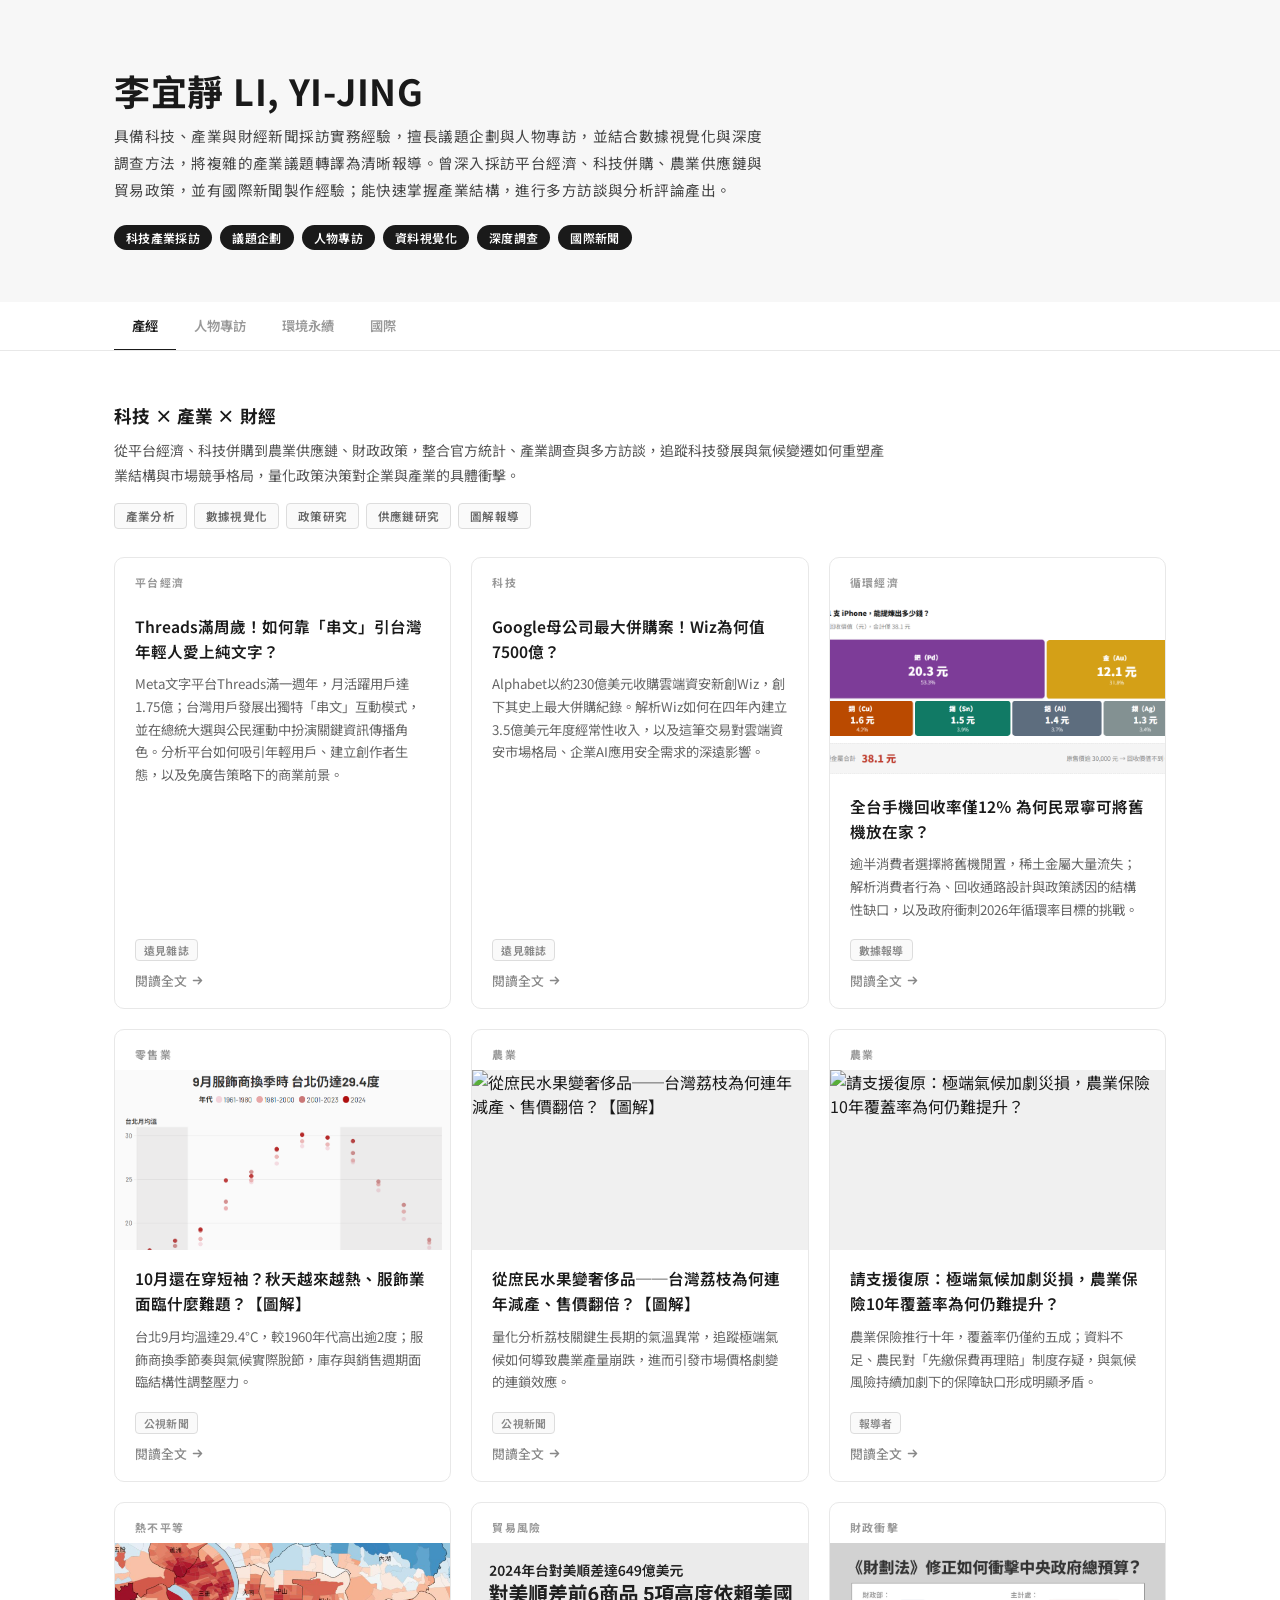
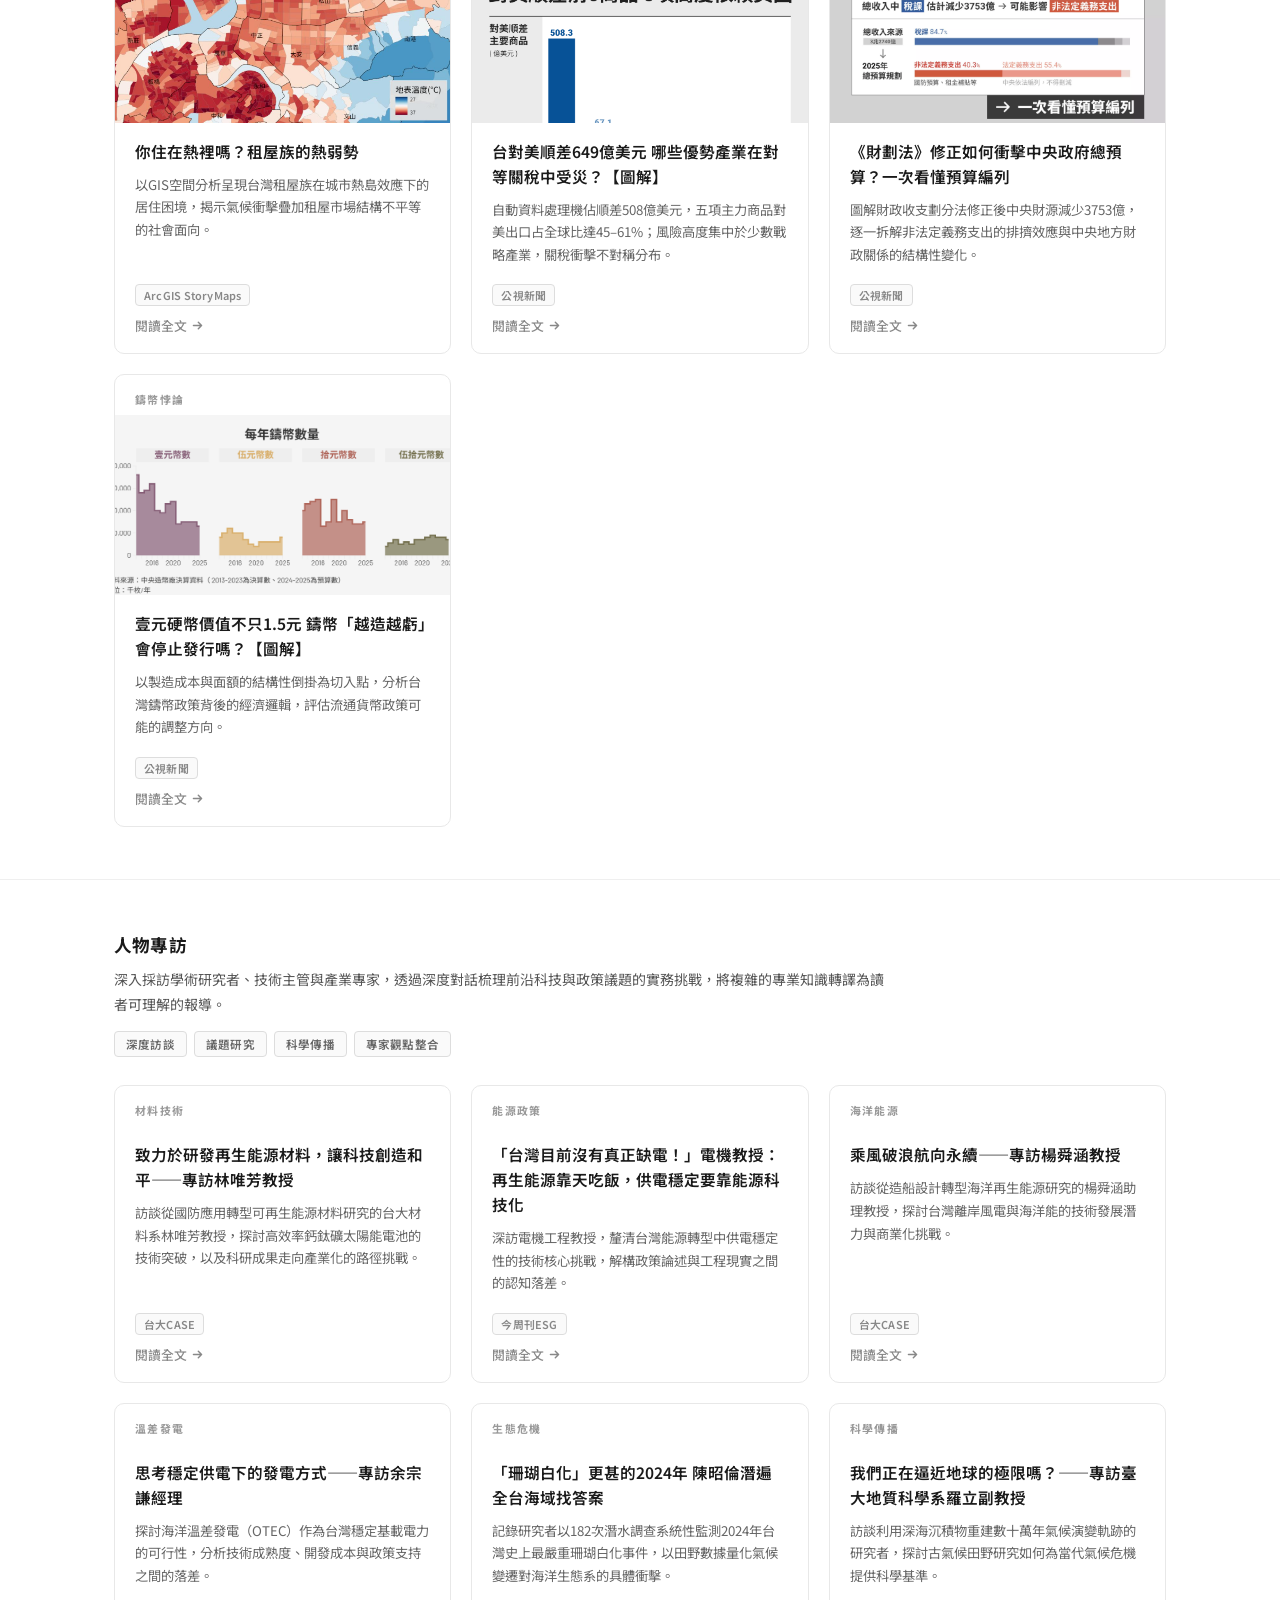
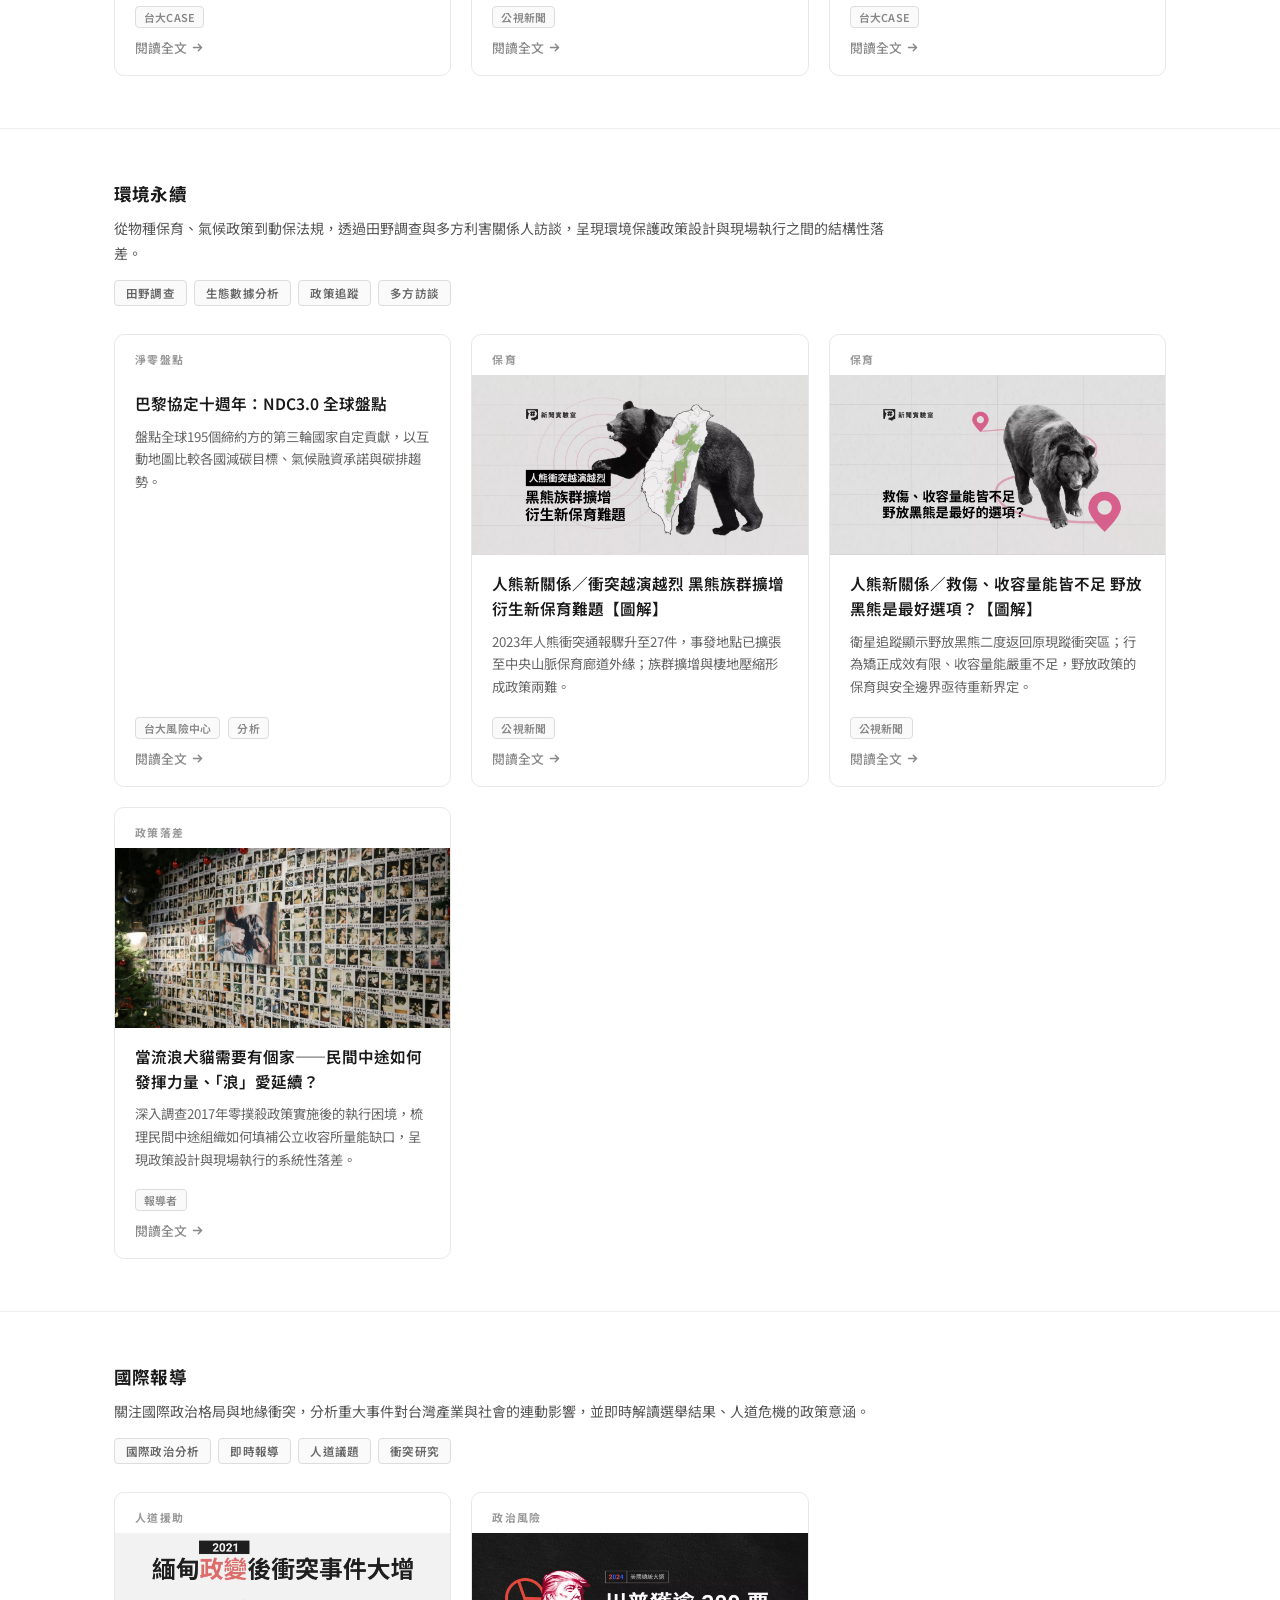
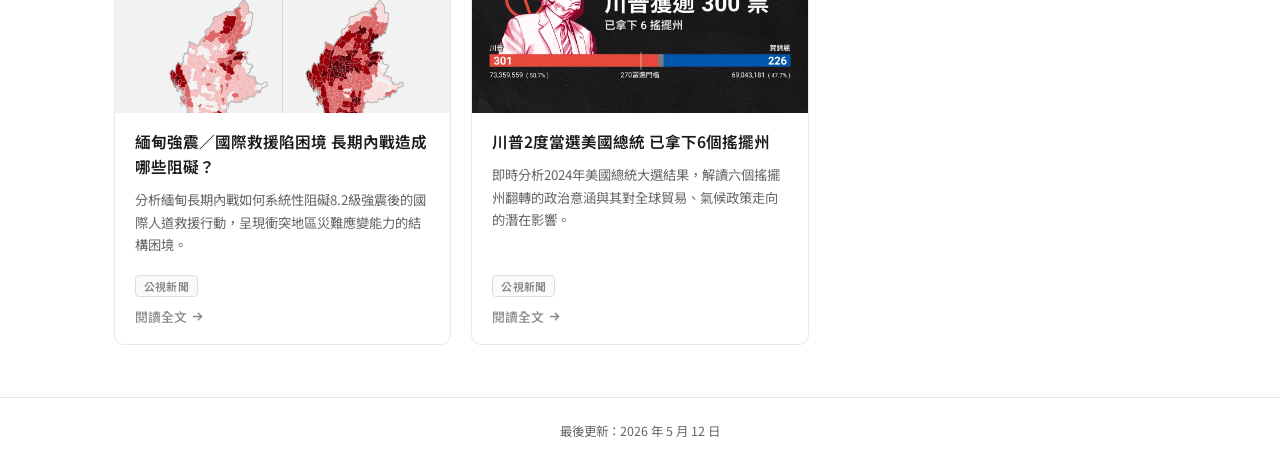
==== tech.html @ e209fb39 "Add tech.html: science & tech industry portfolio page for job application New page targets tech indu" ====
<!DOCTYPE html>
<html lang="zh-Hant">
<head>
  <meta charset="UTF-8" />
  <meta name="viewport" content="width=device-width, initial-scale=1.0" />
  <title>李宜靜｜科技產業線採訪作品集</title>
  <link rel="preconnect" href="https://fonts.googleapis.com" />
  <link rel="preconnect" href="https://fonts.gstatic.com" crossorigin />
  <link href="https://fonts.googleapis.com/css2?family=Noto+Sans+TC:wght@400;500;600;700&display=swap" rel="stylesheet" />
  <link rel="stylesheet" href="css/style.css" />
  <link rel="stylesheet" href="css/consulting.css" />
</head>
<body>

  <!-- ── Hero ── -->
  <header class="hero">
    <div class="hero-inner">
      <div>
        <h1>李宜靜 <span class="hero-name-en">LI, YI-JING</span></h1>
        <p class="hero-bio">具備科技、產業與財經新聞採訪實務經驗，擅長議題企劃與人物專訪，並結合數據視覺化與深度調查方法，將複雜的產業議題轉譯為清晰報導。曾深入採訪平台經濟、科技併購、農業供應鏈與貿易政策，並有國際新聞製作經驗；能快速掌握產業結構，進行多方訪談與分析評論產出。</p>
        <div class="hero-chips">
          <span class="chip">科技產業採訪</span>
          <span class="chip">議題企劃</span>
          <span class="chip">人物專訪</span>
          <span class="chip">資料視覺化</span>
          <span class="chip">深度調查</span>
          <span class="chip">國際新聞</span>
        </div>
      </div>
    </div>
  </header>

  <!-- ── Sticky section nav ── -->
  <nav class="section-nav" aria-label="快速導覽">
    <div class="section-nav-inner">
      <a href="#econ">產經</a>
      <a href="#interview">人物專訪</a>
      <a href="#env">環境永續</a>
      <a href="#intl">國際</a>
    </div>
  </nav>

  <!-- ── Content ── -->
  <main id="main-content"></main>

  <footer>
    <p>最後更新：2026 年 5 月 12 日</p>
  </footer>

  <script src="js/tech.js"></script>
</body>
</html>
---- css/style.css ----
:root {
  --bg: #ffffff;
  --text: #1a1a1a;
  --text-secondary: #666666;
  --border: #e8e8e8;
  --tab-active: #1a1a1a;
  --tab-inactive: #888888;

  --tag-env: #2e7d32;
  --tag-env-bg: #e8f5e9;
  --tag-interview: #1565c0;
  --tag-interview-bg: #e3f2fd;
  --tag-policy: #c62828;
  --tag-policy-bg: #fce4ec;
  --tag-econ: #e65100;
  --tag-econ-bg: #fff8e1;
  --tag-intl: #6a1b9a;
  --tag-intl-bg: #f3e5f5;
}

*, *::before, *::after {
  box-sizing: border-box;
  margin: 0;
  padding: 0;
}

html {
  font-size: 16px;
  -webkit-font-smoothing: antialiased;
}

body {
  font-family: 'Noto Sans TC', sans-serif;
  background: var(--bg);
  color: var(--text);
  min-height: 100vh;
}

/* ── Header ── */
header {
  padding: 56px 0 40px;
  text-align: center;
  border-bottom: 1px solid var(--border);
}

header h1 {
  font-size: 2rem;
  font-weight: 700;
  letter-spacing: 0.05em;
}

header p {
  margin-top: 8px;
  font-size: 0.9rem;
  color: var(--text-secondary);
  letter-spacing: 0.03em;
}

/* ── Nav ── */
nav {
  position: sticky;
  top: 0;
  z-index: 10;
  background: var(--bg);
  border-bottom: 1px solid var(--border);
}

.nav-inner {
  max-width: 1100px;
  margin: 0 auto;
  padding: 0 24px;
  display: flex;
  gap: 0;
  overflow-x: auto;
  scrollbar-width: none;
}

.nav-inner::-webkit-scrollbar {
  display: none;
}

.tab {
  flex-shrink: 0;
  padding: 16px 20px;
  font-size: 0.875rem;
  font-weight: 500;
  color: var(--tab-inactive);
  cursor: pointer;
  border: none;
  background: none;
  border-bottom: 2px solid transparent;
  transition: color 0.2s, border-color 0.2s;
  letter-spacing: 0.02em;
  font-family: inherit;
}

.tab:hover {
  color: var(--tab-active);
}

.tab.active {
  color: var(--tab-active);
  border-bottom-color: var(--tab-active);
}

/* ── Main ── */
main {
  max-width: 1100px;
  margin: 0 auto;
  padding: 40px 24px 80px;
}

.section-label {
  font-size: 0.75rem;
  font-weight: 600;
  letter-spacing: 0.1em;
  text-transform: uppercase;
  color: var(--text-secondary);
  margin-bottom: 20px;
}

/* ── Grid ── */
.grid {
  display: grid;
  grid-template-columns: repeat(auto-fill, minmax(320px, 1fr));
  gap: 20px;
  animation: fadeIn 0.25s ease;
}

@keyframes fadeIn {
  from { opacity: 0; transform: translateY(8px); }
  to   { opacity: 1; transform: translateY(0); }
}

/* ── Card ── */
.card {
  display: flex;
  flex-direction: column;
  justify-content: space-between;
  border: 1px solid var(--border);
  border-radius: 10px;
  padding: 24px;
  text-decoration: none;
  color: inherit;
  transition: box-shadow 0.2s, transform 0.2s;
  background: var(--bg);
}

.card:hover {
  box-shadow: 0 6px 24px rgba(0, 0, 0, 0.08);
  transform: translateY(-3px);
}

.card-top {
  flex: 1;
}

.card-tag {
  display: inline-block;
  font-size: 0.72rem;
  font-weight: 600;
  letter-spacing: 0.05em;
  padding: 3px 10px;
  border-radius: 20px;
  margin-bottom: 14px;
}

.tag-env       { color: var(--tag-env);      background: var(--tag-env-bg); }
.tag-interview { color: var(--tag-interview); background: var(--tag-interview-bg); }
.tag-policy    { color: var(--tag-policy);   background: var(--tag-policy-bg); }
.tag-econ      { color: var(--tag-econ);     background: var(--tag-econ-bg); }
.tag-intl      { color: var(--tag-intl);     background: var(--tag-intl-bg); }

.card h2 {
  font-size: 0.975rem;
  font-weight: 600;
  line-height: 1.6;
  color: var(--text);
}

.card-link {
  margin-top: 20px;
  font-size: 0.8rem;
  font-weight: 500;
  color: var(--text-secondary);
  display: flex;
  align-items: center;
  gap: 4px;
  transition: color 0.15s;
}

.card:hover .card-link {
  color: var(--text);
}

.card-link svg {
  width: 13px;
  height: 13px;
}

/* ── Count badge ── */
.count {
  font-size: 0.75rem;
  color: var(--text-secondary);
  margin-left: 4px;
}

/* ── Footer ── */
footer {
  text-align: center;
  padding: 24px;
  font-size: 0.78rem;
  color: var(--text-secondary);
  border-top: 1px solid var(--border);
}

/* ── RWD ── */
@media (max-width: 768px) {
  header { padding: 36px 0 28px; }
  header h1 { font-size: 1.5rem; }
  .grid { grid-template-columns: 1fr; }
  .tab { padding: 14px 14px; font-size: 0.82rem; }
  main { padding: 28px 16px 60px; }
}
---- css/consulting.css ----
/* ── Smooth scroll ── */
html {
  scroll-behavior: smooth;
}

/* ── Hero overrides ── */
header.hero {
  padding: 64px 0 52px;
  text-align: left;
  border-bottom: none;
  background: #f7f7f7;
}

.hero-inner {
  max-width: 1100px;
  margin: 0 auto;
  padding: 0 24px;
}

header.hero h1 {
  font-size: 2.25rem;
  font-weight: 700;
  letter-spacing: 0.02em;
  margin-bottom: 6px;
  color: #1a1a1a;
}

.hero-title {
  font-size: 0.875rem;
  color: #888;
  font-weight: 500;
  letter-spacing: 0.06em;
  margin-bottom: 18px;
  margin-top: 0;
}

.hero-bio {
  font-size: 0.915rem;
  line-height: 1.85;
  color: #444;
  max-width: 660px;
  margin-bottom: 22px;
  margin-top: 0;
}

.hero-chips {
  display: flex;
  flex-wrap: wrap;
  gap: 8px;
}

.chip {
  font-size: 0.75rem;
  font-weight: 600;
  padding: 4px 12px;
  border-radius: 20px;
  background: #1a1a1a;
  color: #fff;
  letter-spacing: 0.03em;
}

/* ── Sticky section nav ── */
.section-nav {
  position: sticky;
  top: 0;
  z-index: 100;
  background: #fff;
  border-bottom: 1px solid #e8e8e8;
}

.section-nav-inner {
  max-width: 1100px;
  margin: 0 auto;
  padding: 0 24px;
  display: flex;
  overflow-x: auto;
  -webkit-overflow-scrolling: touch;
  scrollbar-width: none;
}

.section-nav-inner::-webkit-scrollbar {
  display: none;
}

.section-nav a {
  display: block;
  padding: 14px 18px;
  font-size: 0.83rem;
  font-weight: 600;
  color: #999;
  text-decoration: none;
  white-space: nowrap;
  border-bottom: 2px solid transparent;
  margin-bottom: -1px;
  transition: color 0.15s, border-color 0.15s;
}

.section-nav a:hover,
.section-nav a.active {
  color: #1a1a1a;
  border-bottom-color: #1a1a1a;
}

/* ── Main content reset ── */
main#main-content {
  max-width: 100%;
  padding: 0;
}

/* ── Category sections ── */
.cat-section {
  padding: 52px 0 0;
  border-bottom: 1px solid #efefef;
  scroll-margin-top: 50px;
}

.cat-section:last-child {
  border-bottom: none;
}

.cat-section-header {
  max-width: 1100px;
  margin: 0 auto;
  padding: 0 24px 28px;
}

.cat-section-title {
  font-size: 1.1rem;
  font-weight: 700;
  letter-spacing: 0.01em;
  margin-bottom: 10px;
  color: #1a1a1a;
}

.cat-desc-text {
  font-size: 0.875rem;
  line-height: 1.8;
  color: #555;
  margin-bottom: 14px;
  max-width: 780px;
}

.cat-desc-methods {
  display: flex;
  flex-wrap: wrap;
  gap: 7px;
}

.cat-method-tag {
  font-size: 0.72rem;
  font-weight: 600;
  padding: 4px 11px;
  border-radius: 4px;
  border: 1px solid #ddd;
  color: #666;
  background: #fafafa;
  letter-spacing: 0.02em;
}

/* ── Section grid wrapper ── */
.cat-section .grid {
  max-width: 1100px;
  margin: 0 auto;
  padding: 0 24px 52px;
}

/* ── Card overrides ── */
.card {
  padding: 0;
  overflow: hidden;
  justify-content: flex-start;
}

/* ── Keyword label (no background) ── */
.card-kw-band {
  padding: 16px 20px 8px;
  font-size: 0.68rem;
  font-weight: 700;
  color: #999;
  background: none;
  letter-spacing: 0.12em;
  text-transform: uppercase;
}

/* ── Card image ── */
.card-img {
  width: 100%;
  height: 180px;
  overflow: hidden;
  background: #f0f0f0;
}

.card-img img {
  width: 100%;
  height: 100%;
  object-fit: cover;
  display: block;
  transition: transform 0.35s ease;
}

.card:hover .card-img img {
  transform: scale(1.04);
}

/* ── Card body ── */
.card-body {
  flex: 1;
  padding: 16px 20px 0;
}

.card-description {
  font-size: 0.83rem;
  line-height: 1.7;
  color: #666;
  margin-top: 10px;
}

/* ── Card footer ── */
.card-footer {
  margin-top: 18px;
  padding: 0 20px 18px;
  display: flex;
  flex-direction: column;
  gap: 10px;
}

.card-meta {
  display: flex;
  align-items: center;
  gap: 8px;
  flex-wrap: wrap;
}

.source-badge {
  font-size: 0.68rem;
  font-weight: 600;
  padding: 2px 8px;
  border-radius: 4px;
  border: 1px solid #ddd;
  color: #888;
  background: #fafafa;
  letter-spacing: 0.02em;
  white-space: nowrap;
}

.card-tags {
  display: flex;
  flex-wrap: wrap;
  gap: 5px;
}

.skill-tag {
  font-size: 0.7rem;
  font-weight: 500;
  padding: 3px 9px;
  border-radius: 4px;
  background: #f0f0f0;
  color: #555;
}

.card-read {
  font-size: 0.8rem;
  font-weight: 500;
  color: #888;
  display: flex;
  align-items: center;
  gap: 4px;
  transition: color 0.15s;
}

.card-read svg {
  width: 13px;
  height: 13px;
}

.card:hover .card-read {
  color: #1a1a1a;
}

/* ── Footer ── */
footer a {
  color: #aaa;
  text-decoration: none;
  transition: color 0.15s;
}

footer a:hover {
  color: #1a1a1a;
}

/* ── RWD ── */
@media (max-width: 768px) {
  header.hero { padding: 40px 0 36px; }
  header.hero h1 { font-size: 1.75rem; }
  .section-nav a { padding: 12px 14px; font-size: 0.78rem; }
  .cat-section { padding: 36px 0 0; }
  .cat-section .grid { padding: 0 16px 36px; }
  .cat-section-header { padding: 0 16px 20px; }
}
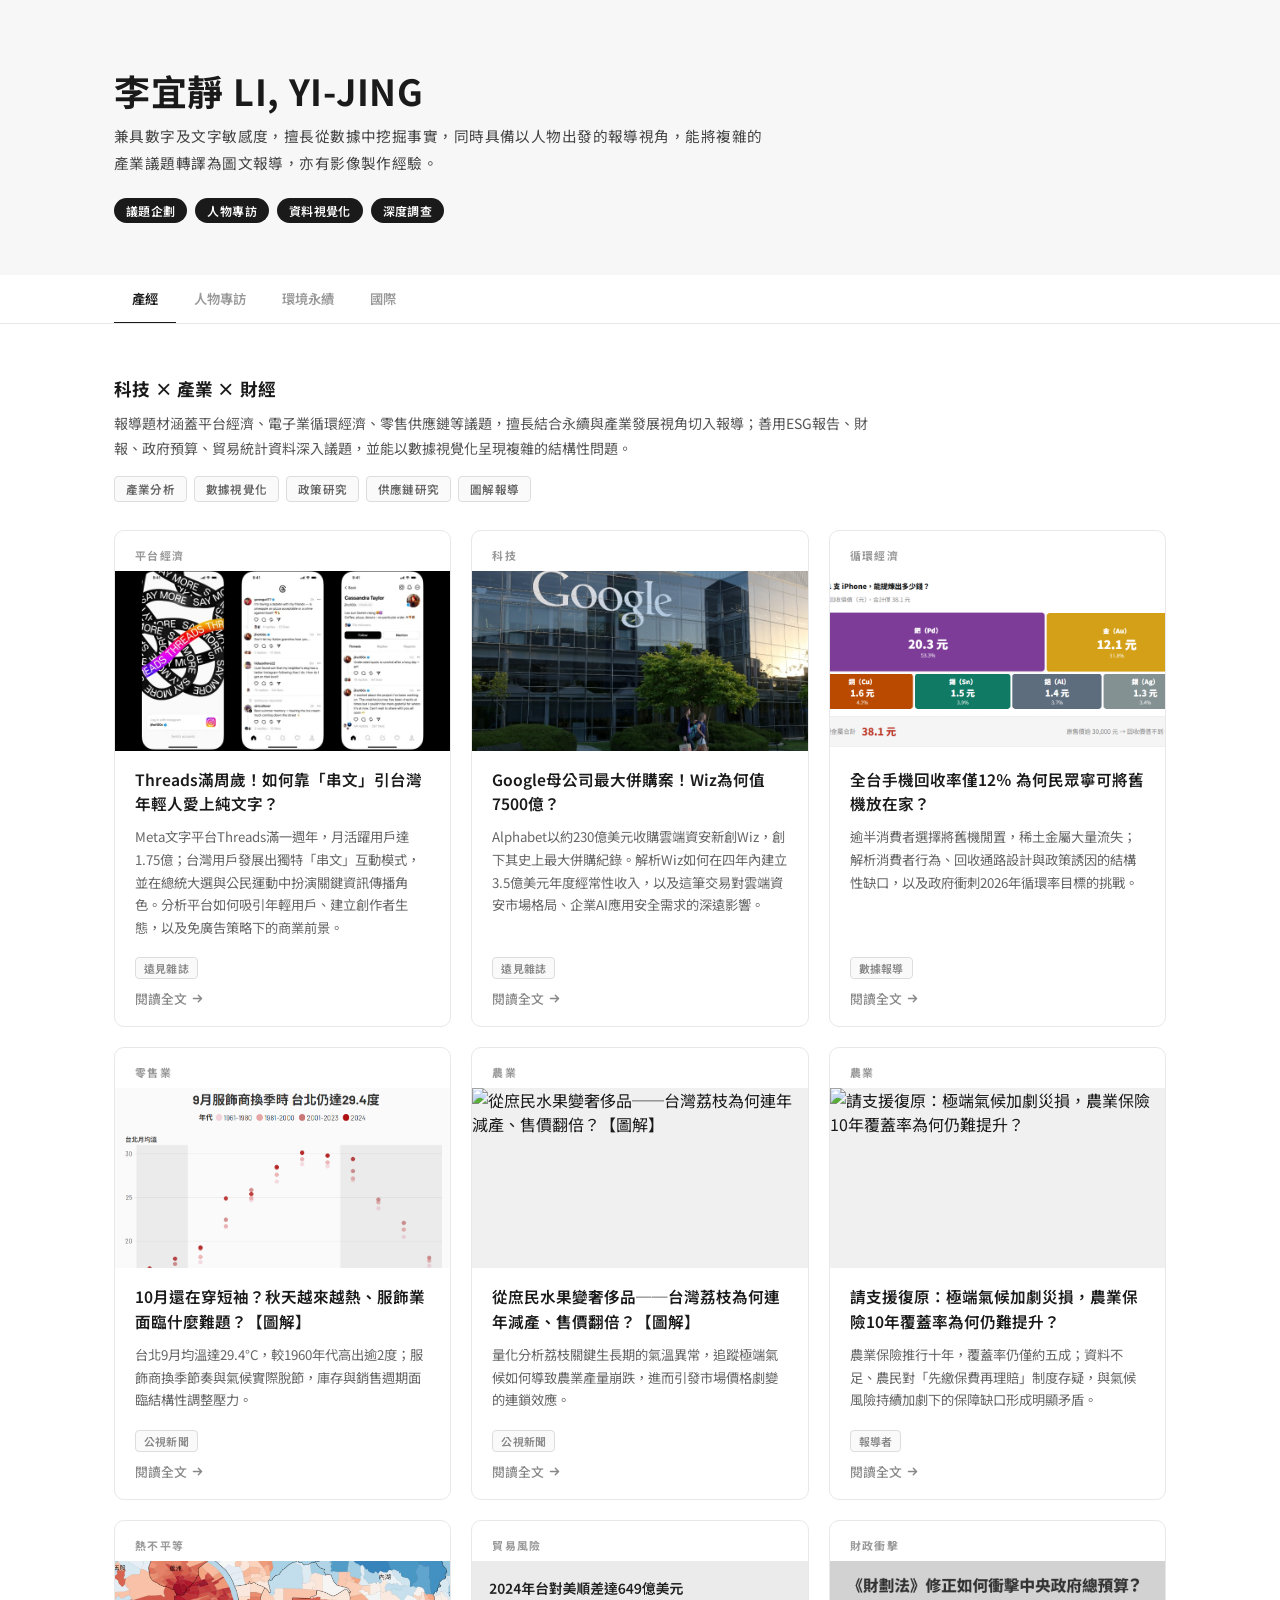
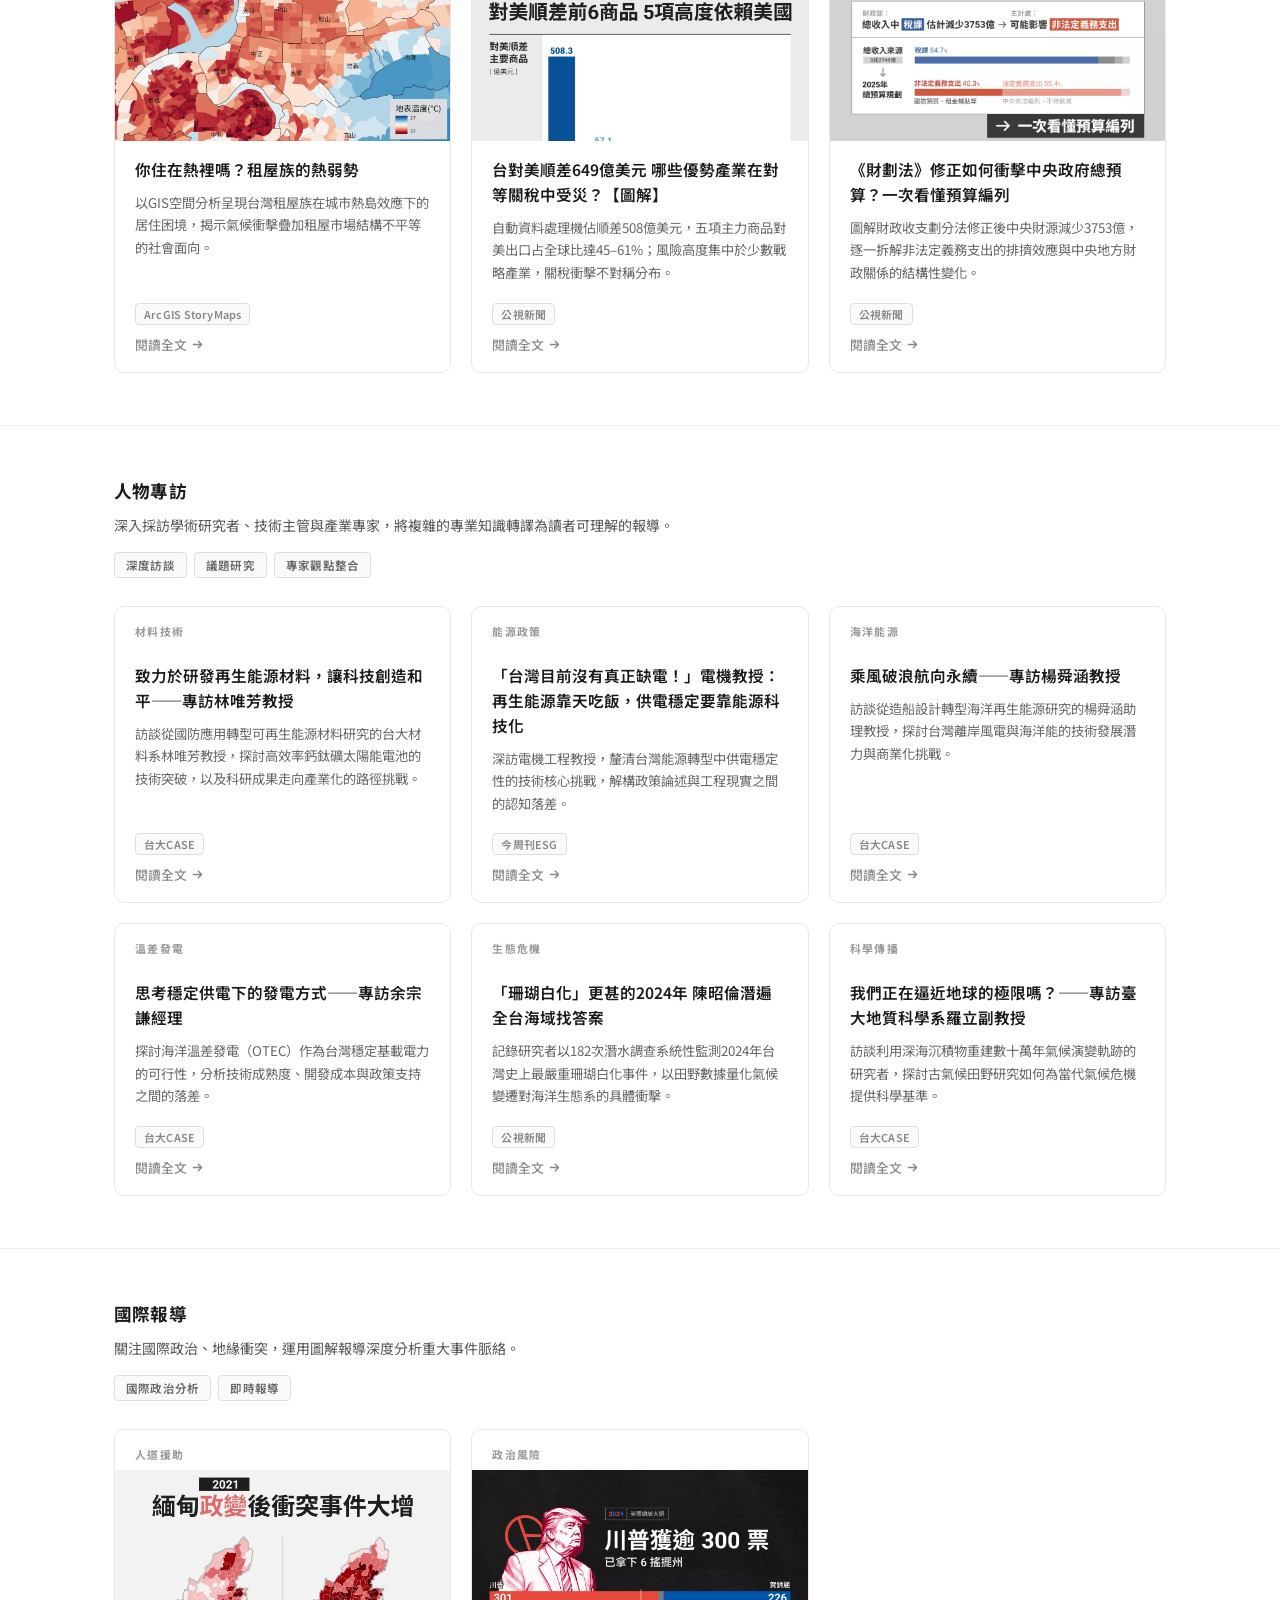
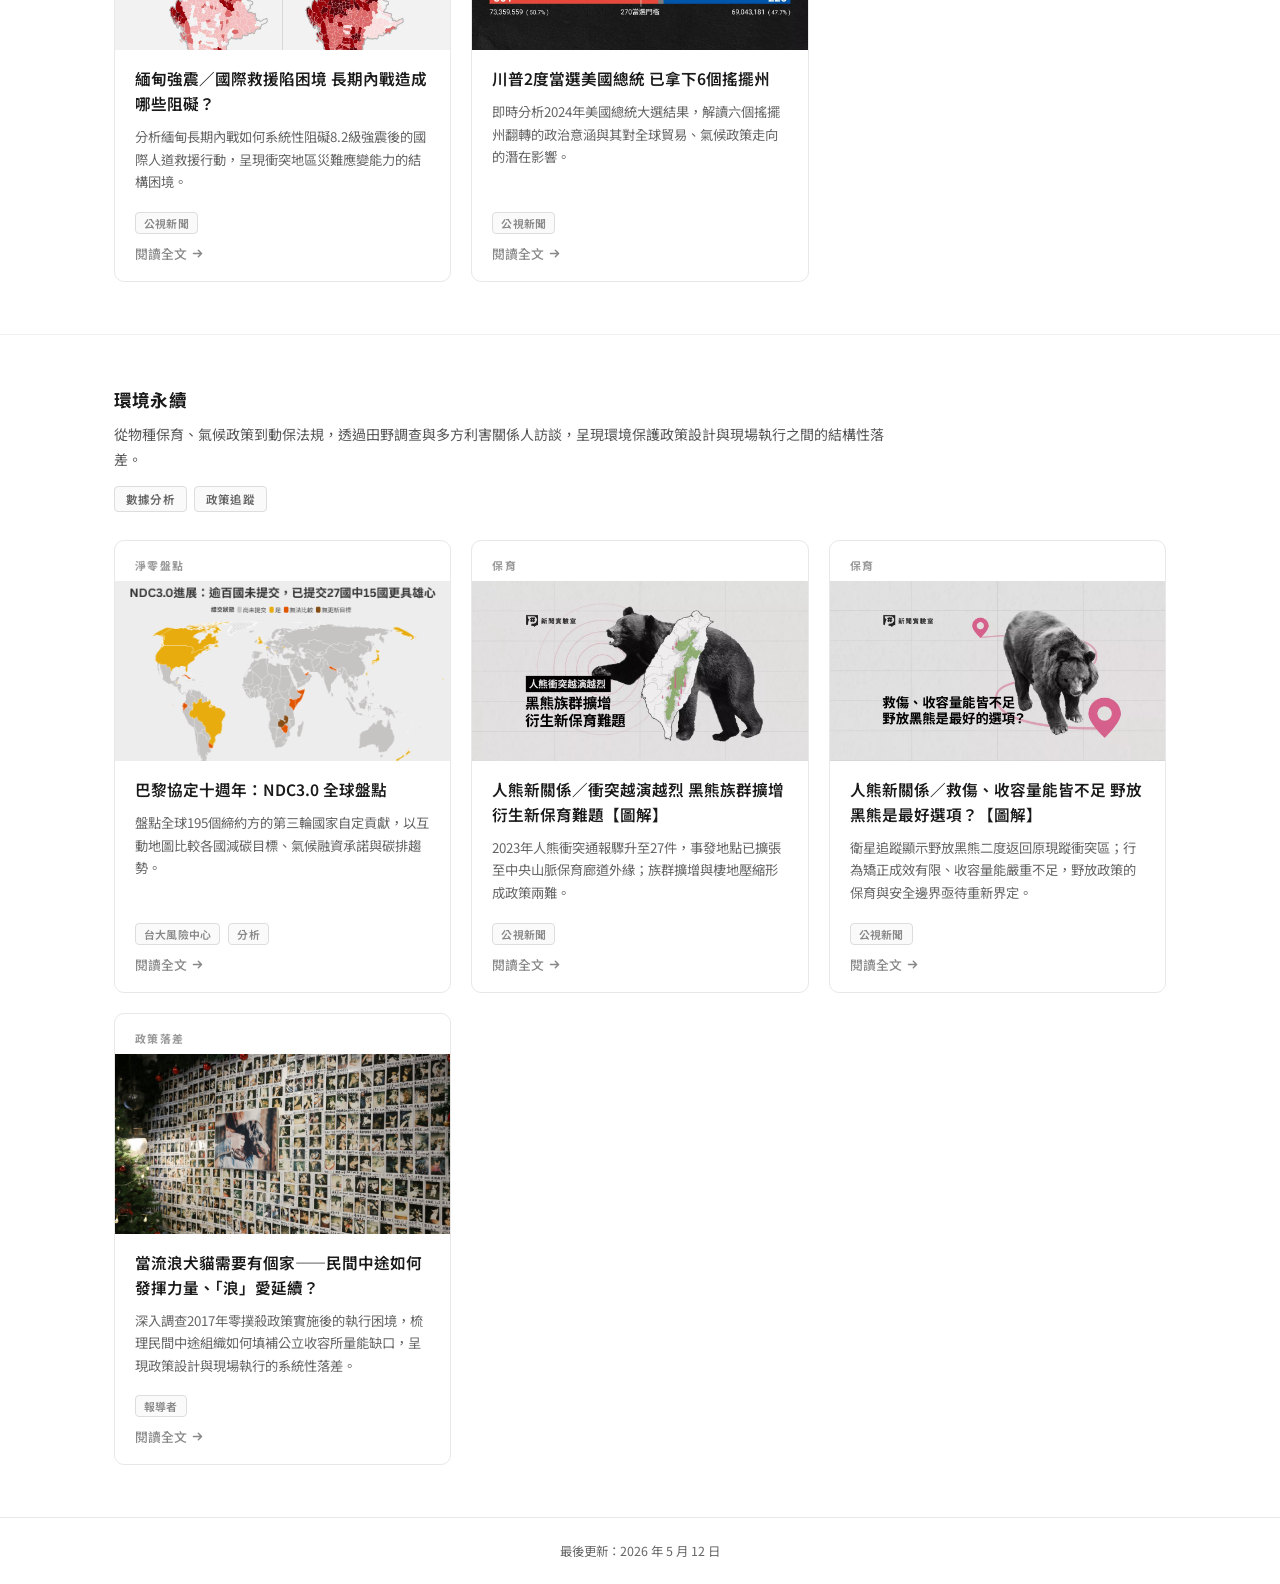
==== commit 88dc5f63: "Update tech.html: revise bio, categories, and add new images - Rewrite hero bio for tech industry re" ====
--- a/tech.html
+++ b/tech.html
@@ -17,14 +17,12 @@
     <div class="hero-inner">
       <div>
         <h1>李宜靜 <span class="hero-name-en">LI, YI-JING</span></h1>
-        <p class="hero-bio">具備科技、產業與財經新聞採訪實務經驗，擅長議題企劃與人物專訪，並結合數據視覺化與深度調查方法，將複雜的產業議題轉譯為清晰報導。曾深入採訪平台經濟、科技併購、農業供應鏈與貿易政策，並有國際新聞製作經驗；能快速掌握產業結構，進行多方訪談與分析評論產出。</p>
+        <p class="hero-bio">兼具數字及文字敏感度，擅長從數據中挖掘事實，同時具備以人物出發的報導視角，能將複雜的產業議題轉譯為圖文報導，亦有影像製作經驗。</p>
         <div class="hero-chips">
-          <span class="chip">科技產業採訪</span>
           <span class="chip">議題企劃</span>
           <span class="chip">人物專訪</span>
           <span class="chip">資料視覺化</span>
           <span class="chip">深度調查</span>
-          <span class="chip">國際新聞</span>
         </div>
       </div>
     </div>
